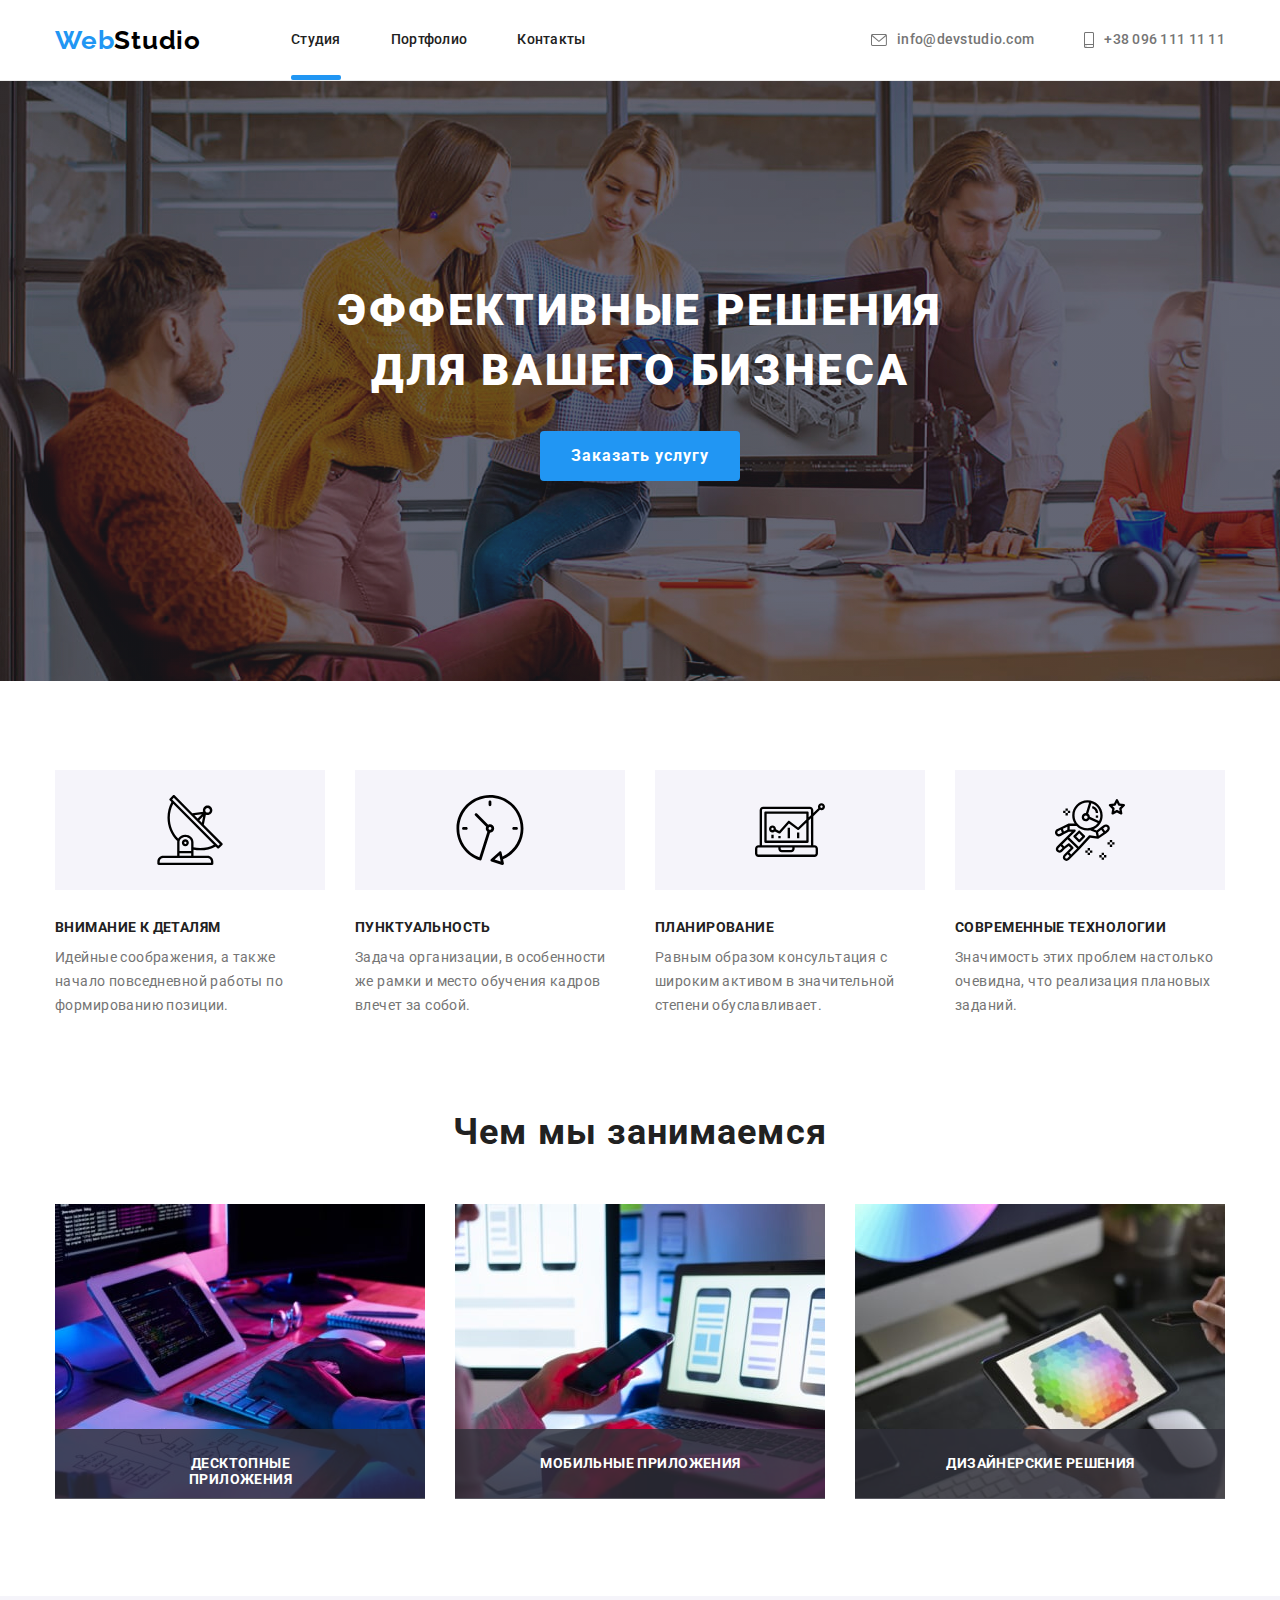
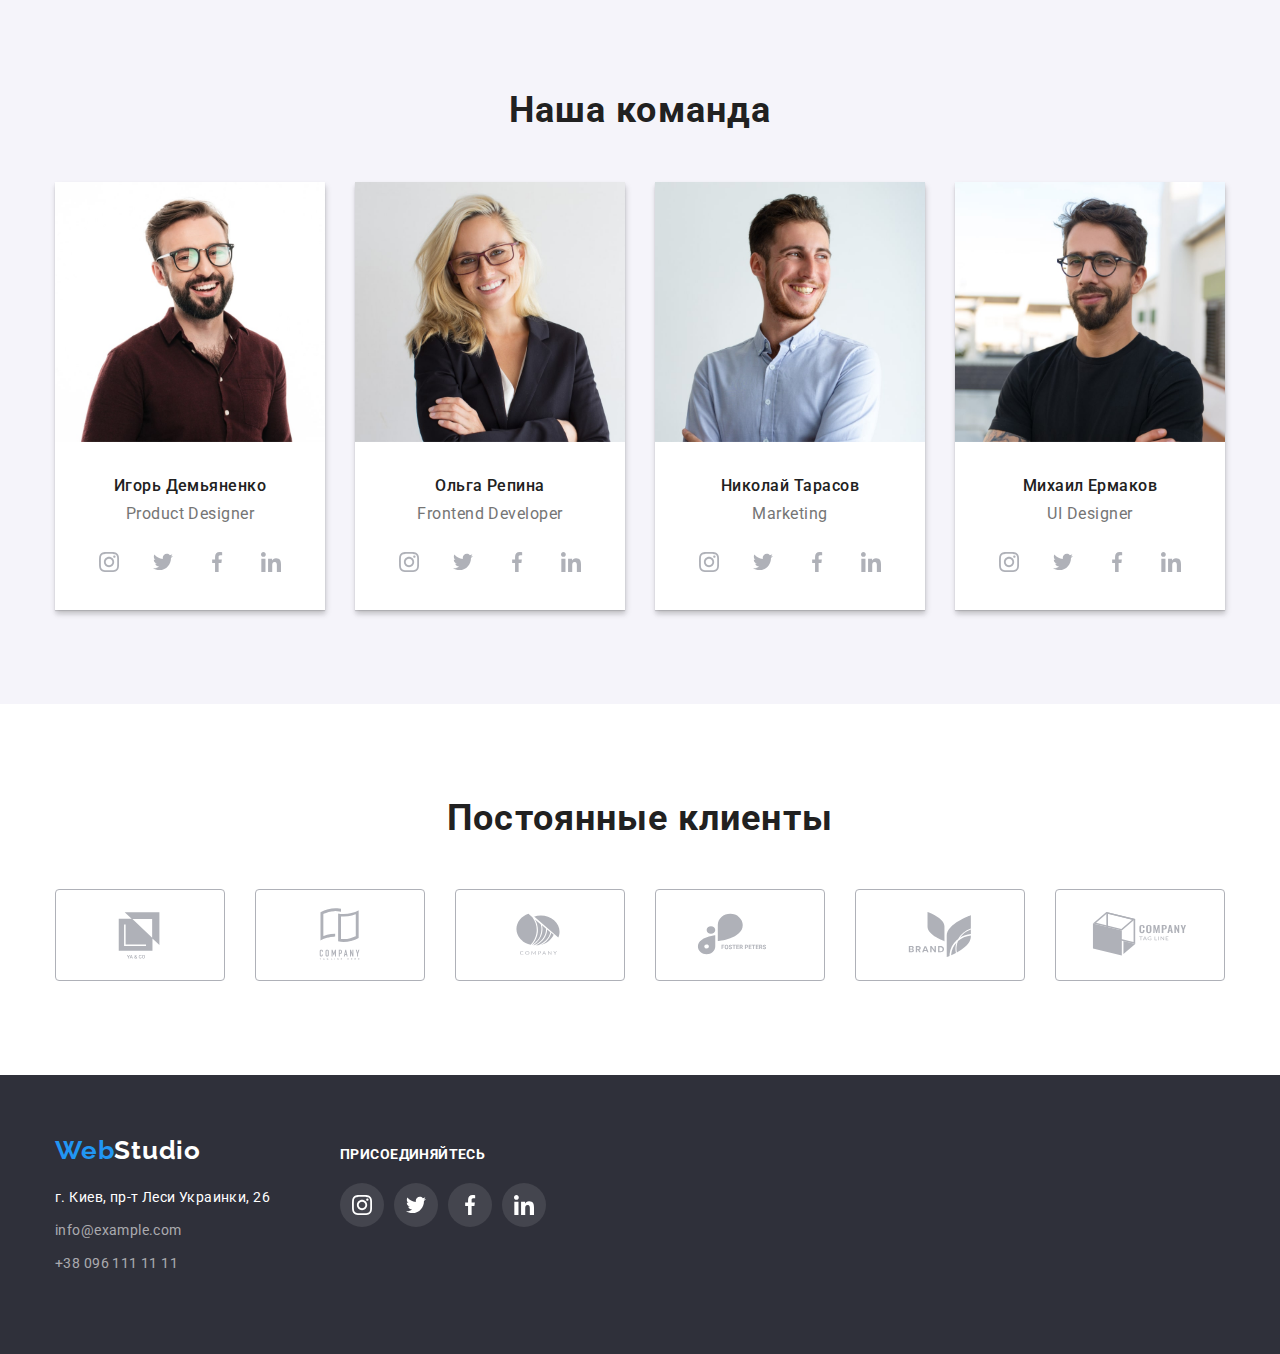
==== index.html @ acd6bdc9 "Клонирование" ====
<!DOCTYPE html>
<html lang="ru">

<head>
    <link rel="stylesheet"
        href="https://cdnjs.cloudflare.com/ajax/libs/modern-normalize/1.1.0/modern-normalize.min.css">
    <meta charset="UTF-8">
    <meta http-equiv="X-UA-Compatible" content="IE=edge">
    <meta name="viewport" content="width=device-width, initial-scale=1.0">
    <title>Document</title>
    <link rel="preconnect" href="https://fonts.googleapis.com">
    <link rel="preconnect" href="https://fonts.gstatic.com" crossorigin>
    <link
        href="https://fonts.googleapis.com/css2?family=Raleway:wght@700&family=Roboto:wght@400;500;700;900&display=swap"
        rel="stylesheet">
    <link rel="stylesheet" href="./css/styles.css">
</head>

<body>
    <header class="page-header">
        <div class="container">
            <nav class="header-nav">
                <a class="page-logo-nav link" lang="en" href=""> Web<span class="page-logo-studio">Studio</span></a>
                <ul class="nav-links list">
                    <li class="header-list">
                        <a class="header-link link current" href="">Студия</a>
                    </li>
                    <li class="header-list">
                        <a class="header-link link" href="./portfolio.html">Портфолио</a>
                    </li>
                    <li class="header-list">
                        <a class="header-link link" href="">Контакты</a>
                    </li>
                </ul>
            </nav>
            <div class="header-contacts">
                <a class="header-contact link mail" href="mailto:info@devstudio.com">
                    <svg class="logo-icon" width="16" height="12">
                        <use href="./images/icons.svg#icon-envelope"></use>
                    </svg>
                    info@devstudio.com
                </a>
                <a class="header-contact link" href="tel:+380961111111">
                    <svg class="logo-tell" width="10" height="16">
                        <use href="./images/icons.svg#icon-smartphone"></use>
                    </svg>
                    +38 096 111 11 11
                </a>
            </div>
        </div>
    </header>
    <main>
        <section class="main-hero">
            <div class="container hero-container">
                <h1 class="main-title">Эффективные решения <br>
                    для вашего бизнеса</h1>
                <button data-modal-open class="main-button" type="button">Заказать услугу</button>
            </div>
        </section>
        <section class="main-first">
            <div class="container">
                <ul class="main-description-list list">
                    <li class="main-description-item">
                        <div class="icon-theme">
                            <svg class="icon-info" width="70" height="70">
                                <use href="./images/icons.svg#icon-antenna"></use>
                            </svg>
                        </div>
                        <h3 class="main-description-title">Внимание к деталям</h3>
                        <p class="main-description-paragraph">Идейные соображения, а также начало повседневной работы по
                            формированию позиции.</p>
                    </li>
                    <li class="main-description-item">
                        <div class="icon-theme">
                            <svg class="icon-info" width="70" height="70">
                                <use href="./images/icons.svg#icon-clock"></use>
                            </svg>
                        </div>
                        <h3 class="main-description-title">Пунктуальность</h3>
                        <p class="main-description-paragraph">Задача организации, в особенности же рамки и место
                            обучения
                            кадров влечет за собой.</p>
                    </li>
                    <li class="main-description-item">
                        <div class="icon-theme">
                            <svg class="icon-info" width="70" height="70">
                                <use href="./images/icons.svg#icon-diagram-1"></use>
                            </svg>
                        </div>
                        <h3 class="main-description-title">Планирование</h3>
                        <p class="main-description-paragraph">Равным образом консультация с широким активом в
                            значительной
                            степени обуславливает.</p>
                    </li>
                    <li class="main-description-item">
                        <div class="icon-theme">
                            <svg class="icon-info" width="70" height="70">
                                <use href="./images/icons.svg#icon-astronaut"></use>
                            </svg>
                        </div>
                        <h3 class="main-description-title">Современные технологии</h3>
                        <p class="main-description-paragraph">Значимость этих проблем настолько очевидна, что реализация
                            плановых заданий.</p>
                    </li>
                </ul>
            </div>
        </section>
        <section class="main-second">
            <div class="container main-works-container">
                <h2 class="main-works title">Чем мы занимаемся</h2>
                <ul class="photos-works list">
                    <li class="photos-works-item">
                        <img src="./images/box 1-min.jpg" alt="верстка" width="370" height="294">
                        <div class="works-item-overlay">
                            <p class="works-item-overlay-title">Десктопные приложения</p>
                        </div>
                    </li>
                    <li class="photos-works-item">
                        <img src="./images/box 2-min.jpg" alt="мобильное приложение" width="370" height="294">
                        <div class="works-item-overlay">
                            <p class="works-item-overlay-title">Мобильные приложения</p>
                        </div>
                    </li>
                    <li class="photos-works-item">
                        <img src="./images/box 3-min.jpg" alt="веб дизайн" width="370" height="294">
                        <div class="works-item-overlay">
                            <p class="works-item-overlay-title">Дизайнерские решения</p>
                        </div>
                    </li>
                </ul>
            </div>
        </section>
        <section class="main-third">
            <div class="container team-container">
                <h2 class="team title">Наша команда</h2>
                <ul class="team-list list">
                    <li class="team-list-item">
                        <img src="./images/img1-min.jpg" alt="Product Designer" width="270" height="260">
                        <div class="work-name">
                            <h3 class="team-item-name">Игорь Демьяненко</h3>
                            <p class="team-item-position" lang="en">Product Designer</p>
                        </div>
                        <div class="logo-icons">
                            <ul class="social-item list">
                                <li class="social-contacts">
                                    <a class="social-contacts-link link" href="">
                                        <svg class="icon" width="20" height="20">
                                            <use href="./images/icons.svg#icon-instagram"></use>
                                        </svg>
                                    </a>
                                </li>
                                <li class="social-contacts">
                                    <a class="social-contacts-link link" href="">
                                        <svg class="icon" width="20" height="20">
                                            <use href="./images/icons.svg#icon-twitter"></use>
                                        </svg>
                                    </a>
                                </li>
                                <li class="social-contacts">
                                    <a class="social-contacts-link link" href="">
                                        <svg class="icon" width="20" height="20">
                                            <use href="./images/icons.svg#icon-facebook"></use>
                                        </svg>
                                    </a>
                                </li>
                                <li class="social-contacts">
                                    <a class="social-contacts-link link" href="">
                                        <svg class="icon" width="20" height="20">
                                            <use href="./images/icons.svg#icon-linkedin"></use>
                                        </svg>
                                    </a>
                                </li>
                            </ul>
                        </div>
                    </li>

                    <li class="team-list-item">
                        <img src="./images/img2-min.jpg" alt="Frontend Developer" width="270" height="260">
                        <div class="work-name">
                            <h3 class="team-item-name">Ольга Репина</h3>
                            <p class="team-item-position" lang="en">Frontend Developer</p>
                        </div>
                        <div class="logo-icons">
                            <ul class="social-item list">
                                <li class="social-contacts">
                                    <a href="" class="social-contacts-link link">
                                        <svg class="icon" width="20" height="20">
                                            <use href="./images/icons.svg#icon-instagram"></use>
                                        </svg>
                                    </a>
                                </li>
                                <li class="social-contacts">
                                    <a href="" class="social-contacts-link link">
                                        <svg class="icon" width="20" height="20">
                                            <use href="./images/icons.svg#icon-twitter"></use>
                                        </svg>
                                    </a>
                                </li>
                                <li class="social-contacts">
                                    <a href="" class="social-contacts-link link">
                                        <svg class="icon" width="20" height="20">
                                            <use href="./images/icons.svg#icon-facebook"></use>
                                        </svg>
                                    </a>
                                </li>
                                <li class="social-contacts">
                                    <a href="" class="social-contacts-link link">
                                        <svg class="icon" width="20" height="20">
                                            <use href="./images/icons.svg#icon-linkedin"></use>
                                        </svg>
                                    </a>
                                </li>
                            </ul>
                        </div>
                    </li>
                    <li class="team-list-item">
                        <img src="./images/img3-min.jpg" alt="Marketing" width="270" height="260">
                        <div class="work-name">
                            <h3 class="team-item-name">Николай Тарасов</h3>
                            <p class="team-item-position" lang="en">Marketing</p>
                        </div>
                        <div class="logo-icons">
                            <ul class="social-item list">
                                <li class="social-contacts">
                                    <a href="" class="social-contacts-link link">
                                        <svg class="icon" width="20" height="20">
                                            <use href="./images/icons.svg#icon-instagram"></use>
                                        </svg>
                                    </a>
                                </li>
                                <li class="social-contacts">
                                    <a href="" class="social-contacts-link link">
                                        <svg class="icon" width="20" height="20">
                                            <use href="./images/icons.svg#icon-twitter"></use>
                                        </svg>
                                    </a>
                                </li>
                                <li class="social-contacts">
                                    <a href="" class="social-contacts-link link">
                                        <svg class="icon" width="20" height="20">
                                            <use href="./images/icons.svg#icon-facebook"></use>
                                        </svg>
                                    </a>
                                </li>
                                <li class="social-contacts">
                                    <a href="" class="social-contacts-link link">
                                        <svg class="icon" width="20" height="20">
                                            <use href="./images/icons.svg#icon-linkedin"></use>
                                        </svg>
                                    </a>
                                </li>
                            </ul>
                        </div>
                    </li>
                    <li class="team-list-item">
                        <img src="./images/img4-min.jpg" alt="UI Designer" width="270" height="260">
                        <div class="work-name">
                            <h3 class="team-item-name">Михаил Ермаков</h3>
                            <p class="team-item-position" lang="en">UI Designer</p>
                        </div>
                        <div class="logo-icons">
                            <ul class="social-item list">
                                <li class="social-contacts">
                                    <a href="" class="social-contacts-link link">
                                        <svg class="icon" width="20" height="20">
                                            <use href="./images/icons.svg#icon-instagram"></use>
                                        </svg>
                                    </a>
                                </li>
                                <li class="social-contacts">
                                    <a href="" class="social-contacts-link link">
                                        <svg class="icon" width="20" height="20">
                                            <use href="./images/icons.svg#icon-twitter"></use>
                                        </svg>
                                    </a>
                                </li>
                                <li class="social-contacts">
                                    <a href="" class="social-contacts-link link">
                                        <svg class="icon" width="20" height="20">
                                            <use href="./images/icons.svg#icon-facebook"></use>
                                        </svg>
                                    </a>
                                </li>
                                <li class="social-contacts">
                                    <a href="" class="social-contacts-link link">
                                        <svg class="icon" width="20" height="20">
                                            <use href="./images/icons.svg#icon-linkedin"></use>
                                        </svg>
                                    </a>
                                </li>
                            </ul>
                        </div>
                    </li>
                </ul>
            </div>
        </section>
        <section class="constant-clients">
            <div class="container">
                <h2 class="tittle-section-clients title">Постоянные клиенты</h2>
                <ul class="clients-list list">
                    <li class="constant-clients-li">
                        <a href="" class="constant-clients-link link">
                            <svg width="106" height="60">
                                <use href="./images/icons.svg#icon-Logo"></use>
                            </svg>
                        </a>
                    </li>
                    <li class="constant-clients-li">
                        <a class="constant-clients-link link" href="">
                            <svg width="106" height="60">
                                <use href="./images/icons.svg#icon-Logo1"></use>
                            </svg>
                        </a>
                    </li>
                    <li class="constant-clients-li">
                        <a class="constant-clients-link link" href="">
                            <svg width="106" height="60">
                                <use href="./images/icons.svg#icon-Logo2"></use>
                            </svg>
                        </a>
                    </li>
                    <li class="constant-clients-li">
                        <a class="constant-clients-link link" href="">
                            <svg width="106" height="60">
                                <use href="./images/icons.svg#icon-Logo3"></use>
                            </svg>
                        </a>
                    </li>
                    <li class="constant-clients-li">
                        <a class="constant-clients-link link" href="">
                            <svg width="106" height="60">
                                <use href="./images/icons.svg#icon-Logo4"></use>
                            </svg>
                        </a>
                    </li>
                    <li class="constant-clients-li">
                        <a class="constant-clients-link link" href="">
                            <svg width="106" height="60">
                                <use href="./images/icons.svg#icon-Logo5"></use>
                            </svg>
                        </a>
                    </li>
                </ul>
             </div>
        </section>
    </main>
    <footer class="footer-page">
        <div class="container footer">
            <div class="footer-contact">
            <a class="footer-page-logo link" lang="en" href="">Web<span
                    class="footer-page-logo-studio link">Studio</span></a>
            <address class="coordinates">
                <ul class="footer-list list">
                    <li class="footer-item">
                        <a class="footer-adress link" href="https://goo.gl/maps/NfeXmL5JivvQEDG79" target="_blank"
                            rel="noopener noreferrer">г. Киев, пр-т Леси Украинки, 26</a>
                    </li>
                    <li>
                        <a class="footer-contact link" href="mailto:info@example.com">info@example.com</a>
                    </li>
                    <li>
                        <a class="footer-contact link" href="tel:+380961111111">+38 096 111 11 11</a>
                    </li>
                </ul>
            </address>
       </div>
            <div class="footer-social-contact">
                <h2 class="footer-title-additional">присоединяйтесь</h2>
                
             <ul class="footer-social-list list">
                 <li class="footer-social-item">
                    <a class="footer-social-link link" href="">
                    <svg class="footer-icon" width="20" height="20">
                         <use href="./images/icons.svg#icon-instagram"></use>
                     </svg>
                   </a>  
                 </li>
                <li class="footer-social-item">
                    <a class="footer-social-link link" href="">
                    <svg class="footer-icon" width="20" height="20">
                        <use href="./images/icons.svg#icon-twitter"></use>
                    </svg>
                    </a>
                </li>
                <li class="footer-social-item">
                    <a class="footer-social-link link" href="">
                    <svg class="footer-icon" width="20" height="20">
                        <use href="./images/icons.svg#icon-facebook"></use>
                    </svg>
                    </a>
                </li>
                <li class="footer-social-item">
                    <a class="footer-social-link link" href="">
                    <svg class="footer-icon" width="20" height="20">
                        <use href="./images/icons.svg#icon-linkedin"></use>
                    </svg>
                    </a>
                </li>
             </ul>
           </div>
        </div>
    </footer>
    <div class="backdrop is-hidden" data-modal>
        <div class="modal">
            <button class="modal-button" data-modal-close>
                <svg class="modal-icon" width="18" height="18">
                    <use href="./cross.svg#icon-close-black-18dp-2-1-1"></use>
                </svg>
            </button>
        </div>
    </div>
    <script src="./modal.js"></script>
</body>

</html>
---- css/styles.css ----
:root {
  --main-color: #212121;
  --secondary-color: #757575;
  --accent-color: #2196f3;
  --logo-color: #000000;
  --adress-color: #ffffff;
  --footer-contacts-color: #rgba(255, 255, 255, 0.6);
  --transition: 250ms cubic-bezier(0.4, 0, 0.2, 1);
}
body {
  font-family: "Roboto", sans-serif;
}
p,
h1,
h2,
h3,
h4,
h5 {
  margin-top: 0;
  margin-bottom: 0;
}
ul {
  margin-top: 0;
  margin-bottom: 0;
  padding-left: 0;
}
.list {
  list-style: none;
}
.link {
  text-decoration: none;
}
.container {
  width: 1200px;
  padding-left: 15px;
  padding-right: 15px;
  margin: 0 auto;
}
.title {
  font-weight: 700;
  font-size: 36px;
  line-height: 1.16;
  text-align: center;
  letter-spacing: 0.03em;
  color: var(--main-color);
}

/* -------------------------Header----------------------*/
.page-header {
  border-bottom: 1px solid #ececec;
}
.page-logo-nav {
  font-family: Raleway;
  font-style: normal;
  font-weight: bold;
  font-size: 26px;
  line-height: 1.19;
  letter-spacing: 0.03em;
  color: #2196f3;
  margin-right: 90px;
}
.page-logo-studio {
  color: var(--logo-color);
}
.nav-links {
  display: flex;
}

.header-nav {
  display: flex;
  align-items: center;
}
.page-header .container {
  display: flex;
  align-items: center;
}
.header-link {
  display: block;
  font-weight: 500;
  font-size: 14px;
  line-height: 1.14;
  letter-spacing: 0.02em;
  color: var(--main-color);
  padding-top: 32px;
  padding-bottom: 32px;
  position: relative;
  transition: color 250ms cubic-bezier(0.4, 0, 0.2, 1);
}
.header-link:hover,
.header-link:focus {
  color: var(--accent-color);
}
.header-list:not(:last-child) {
  margin-right: 50px;
}
.header-link.current::after {
  content: "";
  display: block;
  width: 100%;
  height: 5px;
  background-color: #2196f3;
  border-radius: 2px;
  position: absolute;
  left: 0;
  bottom: 0;

  transition: 250ms cubic-bezier(0.4, 0, 0.2, 1);
}
.header-link:hover::after {
  opacity: 1;
}
.header-contact {
  display: flex;
  font-weight: 500;
  font-size: 14px;
  line-height: 1.14;
  letter-spacing: 0.02em;
  color: var(--secondary-color);
  padding-top: 32px;
  padding-bottom: 32px;
  align-items: center;
  transition: color 250ms cubic-bezier(0.4, 0, 0.2, 1);
}
.header-contact:hover,
.header-contact:focus {
  color: var(--accent-color);
}
.mail {
  margin-right: 50px;
}
.header-contacts {
  margin-left: auto;
  align-items: center;
  display: flex;
}
.logo-icon {
  fill: currentColor;
  margin-right: 10px;
}
.logo-tell {
  fill: currentColor;
  margin-right: 10px;
}
/*----------------------Portfolio list--------------------*/
.portfolio {
  padding-top: 94px;
  padding-bottom: 94px;
}

.filters {
  display: flex;
  margin-bottom: 50px;
  justify-content: center;
}
.filter-button {
  font-family: Roboto;
  font-style: normal;
  font-weight: 500;
  font-size: 16px;
  line-height: 1.62;
  text-align: center;
  letter-spacing: 0.03em;
  color: var(--main-color);
  padding: 6px 22px 6px 22px;
  transition: box-shadow 250ms cubic-bezier(0.4, 0, 0.2, 1),
    color 250ms cubic-bezier(0.4, 0, 0.2, 1),
    background-color 250ms cubic-bezier(0.4, 0, 0.2, 1);
}
.projects {
  padding: 20px 24px;
}

.filter-item:not(:last-child) {
  margin-right: 8px;
}
.filter-button {
  border: none;
  border-radius: 4px;
}
.filter-button:hover {
  box-shadow: 0px 3px 1px rgba(0, 0, 0, 0.1), 0px 1px 2px rgba(0, 0, 0, 0.08),
    0px 2px 2px rgba(0, 0, 0, 0.12);
}
.filter-button:hover,
.filter-button:focus {
  color: #ffffff;
  background-color: var(--accent-color);
}
.filter-button {
  cursor: pointer;
}
.portfolio-list {
  display: flex;
  flex-wrap: wrap;
}
.portfolio-link {
  max-width: 100%;
}
.portfolio-item {
  width: 370px;
  margin-right: 30px;
  margin-bottom: 30px;
  border-right: 1px solid #eeeeee;
  border-bottom: 1px solid #eeeeee;
  border-left: 1px solid #eeeeee;
  display: block;
}
.portfolio-item:nth-child(3n) {
  margin-right: 0;
}
.portfolio-link {
  display: block;
  transition: 250ms cubic-bezier(0.4, 0, 0.2, 1);
}
.portfolio-link:hover,
.portfolio-link:focus {
  box-shadow: 0px 1px 1px rgba(0, 0, 0, 0.12), 0px 4px 4px rgba(0, 0, 0, 0.06),
    1px 4px 6px rgba(0, 0, 0, 0.16);
  cursor: pointer;
}
.portfolio-title {
  font-weight: 700;
  font-size: 18px;
  line-height: 2;
  letter-spacing: 0.06em;
  color: var(--main-color);
  margin-bottom: 4px;
}
.portfolio-paragraph {
  font-weight: normal;
  font-size: 16px;
  line-height: 1.87;
  letter-spacing: 0.03em;
  color: var(--secondary-color);
}
.thumb {
  position: relative;
  overflow: hidden;
}
.hover-overlay {
  position: absolute;

  top: 0;
  right: 0;
  background-color: rgba(33, 150, 243, 0.9);
  width: 100%;
  height: 100%;
  align-items: center;
  padding: 63px 24px 63px 24px;
  transform: translateY(100%);
  transition: transform 250ms cubic-bezier(0.4, 0, 0.2, 1);
}
.thumb:hover .hover-overlay {
  transform: translateY(0);
}
.text-hover-overlay {
  color: rgba(255, 255, 255, 1);
  font-family: Roboto;
  font-style: regular;
  font-size: 18px;
  line-height: 1, 5;
  letter-spacing: 0, 03em;
  vertical-align: top;
}
/*--------------------------Main--------------------------*/

.main-hero {
  background-color: #2f303a;
  background-image: linear-gradient(
      rgba(47, 48, 58, 0.4),
      rgba(47, 48, 58, 0.4)
    ),
    url("../images/Img5.jpg");
  text-align: center;
  margin: 0 auto;
  padding-top: 200px;
  padding-bottom: 200px;
  height: 600px;
  max-width: 1600px;
}

.main-title {
  font-weight: 900;
  font-size: 44px;
  line-height: 1.36;
  letter-spacing: 0.06em;
  text-transform: uppercase;
  color: #ffffff;
  margin-bottom: 30px;
  text-align: center;
  margin-right: 0;
  margin-left: 0;
}
.main-button {
  display: inline-block;
  width: 200px;
  height: 50px;
  font-weight: bold;
  font-size: 16px;
  line-height: 1.87;
  text-align: center;
  letter-spacing: 0.06em;
  color: #ffffff;
  background-color: var(--accent-color);
  border-radius: 4px;
  border: none;
}
.main-button {
  cursor: pointer;
}
.main-description-list {
  display: flex;
  align-items: center;
  padding-top: 89px;
  padding-bottom: 94px;
}
.main-description-item {
  margin-right: 30px;
}

.main-description-title {
  font-family: Roboto;
  font-style: normal;
  font-weight: 700;
  font-size: 14px;
  line-height: 1.14;
  letter-spacing: 0.03em;
  text-transform: uppercase;
  color: var(--main-color);
  margin-bottom: 10px;
}
.photos-works {
  display: flex;
  align-items: center;
}
.photos-works-item {
  position: relative;
}
.works-item-overlay {
  position: absolute;
  width: 100%;
  height: 70px;
  bottom: 3px;
  background-color: rgba(47, 48, 58, 0.8);
}
.works-item-overlay-title {
  padding: 27px 82px 27px 83px;
  color: rgba(255, 255, 255, 1);
  font-family: Roboto;
  font-weight: 700;
  font-style: normal;
  font-size: 14px;
  line-height: 1.14;
  letter-spacing: 0.03em;
  text-transform: uppercase;
  text-align: center;
}
.main-second {
  padding-bottom: 94px;
}
.main-works-container .photos-works-item:not(:last-child) {
  margin-right: 30px;
}
.logo-antenna {
  fill: #212121;
}
.icon-theme {
  display: flex;
  justify-content: center;
  align-items: center;
  width: 270px;
  height: 120px;
  background: #f5f4fa;
  margin-bottom: 30px;
}
.icon-info {
  border-radius: 4px;
}
.main-works {
  margin-bottom: 50px;
}
.logo-icons {
  width: 206px;
  height: 44px;
  margin: 0px 32px 30px 32px;
  align-items: center;
}

.social-contacts-link:hover,
.social-contacts-link:focus {
  fill: #ffffff;
  background-color: #2196f3;
}
.social-contacts-link {
  width: 44px;
  height: 44px;
  fill: #afb1b8;
  background-color: #ffff;
  display: flex;
  align-items: center;
  justify-content: center;
  border-radius: 50%;
  transition: fill 250ms cubic-bezier(0.4, 0, 0.2, 1),
    background-color 250ms cubic-bezier(0.4, 0, 0.2, 1);
}
.social-contacts:not(:last-child) {
  margin-right: 10px;
}
.social-item {
  display: flex;
}

.work-name {
  padding-top: 30px;
  padding-bottom: 16px;
}
.main-description-paragraph {
  font-weight: normal;
  font-size: 14px;
  line-height: 1.71;
  letter-spacing: 0.03em;
  color: var(--secondary-color);
}
.team-list {
  display: flex;
  align-items: center;
}

.team {
  margin-bottom: 50px;
}
.main-third {
  padding-top: 94px;
  padding-bottom: 94px;
  background-color: #f5f4fa;
}

.team-list-item:not(:last-child) {
  margin-right: 30px;
}
.team-list-item {
  width: 270px;
  height: 428px;
  background-color: #fff;
  box-shadow: 0px 1px 1px rgba(0, 0, 0, 0.12), 0px 4px 4px rgba(0, 0, 0, 0.06),
    1px 4px 6px rgba(0, 0, 0, 0.16);
}
.team-item-name {
  font-weight: 500;
  font-size: 16px;
  line-height: 19px;
  text-align: center;
  letter-spacing: 0.03em;
  color: var(--main-color);
  padding-bottom: 10px;
}
.team-item-position {
  font-weight: normal;
  font-size: 16px;
  line-height: 1.18;
  text-align: center;
  letter-spacing: 0.03em;
  color: var(--secondary-color);
}
.tittle-section-clients {
  margin-bottom: 50px;
}

.constant-clients {
  padding-top: 94px;
  padding-bottom: 94px;
}

.constant-clients-link {
  width: 170px;
  height: 92px;
  display: flex;
  align-items: center;
  justify-content: center;

  border: 1px solid #afb1b8;
  box-sizing: border-box;
  border-radius: 4px;
  background-color: #ffffff;
  fill: #afb1b8;
  transition: fill 250ms cubic-bezier(0.4, 0, 0.2, 1),
    border 250ms cubic-bezier(0.4, 0, 0.2, 1);
}
.constant-clients-link:hover,
.constant-clients-link:focus {
  fill: #2196f3;
  border: 1px solid #2196f3;
}
.clients-list {
  display: flex;
  align-items: center;
}

.constant-clients-li:not(:last-child) {
  margin-right: 30px;
}
.constant-clients-li {
  height: 92px;
}
/*----------------------------Footer--------------------------*/
.footer-page {
  background-color: #2f303a;
  padding-top: 60px;
  padding-bottom: 60px;
}

.footer-page-logo {
  display: block;
  font-family: Raleway;
  font-style: normal;
  font-weight: bold;
  font-size: 26px;
  line-height: 1.19;
  letter-spacing: 0.03em;
  color: #2196f3;
  margin-right: auto;
  margin-bottom: 20px;
}

.footer-page-logo-studio {
  font-family: Raleway;
  font-style: normal;
  font-weight: 700;
  font-size: 26px;
  line-height: 1.19;
  letter-spacing: 0.03em;
  color: #ffffff;
}
.footer-adress {
  display: block;
  font-style: normal;
  font-weight: normal;
  font-size: 14px;
  line-height: 1.71;
  letter-spacing: 0.03em;
  color: var(--adress-color);
  margin-bottom: 9px;
  transition: color 250ms cubic-bezier(0.4, 0, 0.2, 1);
}
.footer-contact {
  display: block;
  font-style: normal;
  font-weight: normal;
  font-size: 14px;
  line-height: 1.71;
  letter-spacing: 0.03em;
  color: rgba(255, 255, 255, 0.6);
  margin-bottom: 9px;
  transition: color 250ms cubic-bezier(0.4, 0, 0.2, 1);
}
.footer-contact:hover,
.footer-contact:focus {
  color: var(--accent-color);
}
.footer-adress:hover,
.footer-adress:focus {
  color: var(--accent-color);
}
.footer-social-contact {
  width: 206px;
  margin: 0 auto;
}

.footer {
  display: flex;
  align-items: baseline;
}
.footer-icon {
}
.footer-social-link:hover,
.footer-social-link:focus {
  background-color: #2196f3;
}
.footer-title-additional {
  font-family: Roboto;
  font-style: normal;
  font-weight: 700;
  font-size: 14px;
  line-height: 1.14;
  letter-spacing: 0.03em;
  text-transform: uppercase;
  margin-bottom: 20px;
  color: #fff;
}
.footer-social-item {
}
.footer-social-list {
  display: flex;
  align-items: center;
  margin: 0 auto;
}
.footer-social-link {
  fill: #fff;
  background-color: #44454e;
  border-radius: 50%;
  width: 44px;
  height: 44px;
  display: flex;
  align-items: center;
  justify-content: center;
  transition: background-color 250ms cubic-bezier(0.4, 0, 0.2, 1);
}

.footer-social-item:not(:last-child) {
  margin-right: 10px;
}

.footer-social-contact {
  margin-left: 70px;
}
.backdrop {
  position: fixed;
  top: 50%;
  left: 50%;
  transform: translate(-50%, -50%);
  width: 1600px;
  height: 1024px;
  background-color: rgba(0, 0, 0, 0.2);
}
.backdrop.is-hidden {
  opacity: 0;
  pointer-events: none;
}
.modal {
  position: absolute;
  top: 50%;
  left: 50%;
  transform: translate(-50%, -50%);
  background-color: rgba(255, 255, 255, 1);
  width: 528px;
  height: 521px;
}
.modal-button {
  width: 30px;
  height: 30px;
  border-radius: 50%;
  border: 1px solid #afb1b8;
  background-color: rgba(255, 255, 255, 1);
  position: absolute;
  top: 8px;
  right: 8px;
  display: flex;
  align-items: center;
  justify-content: center;
}
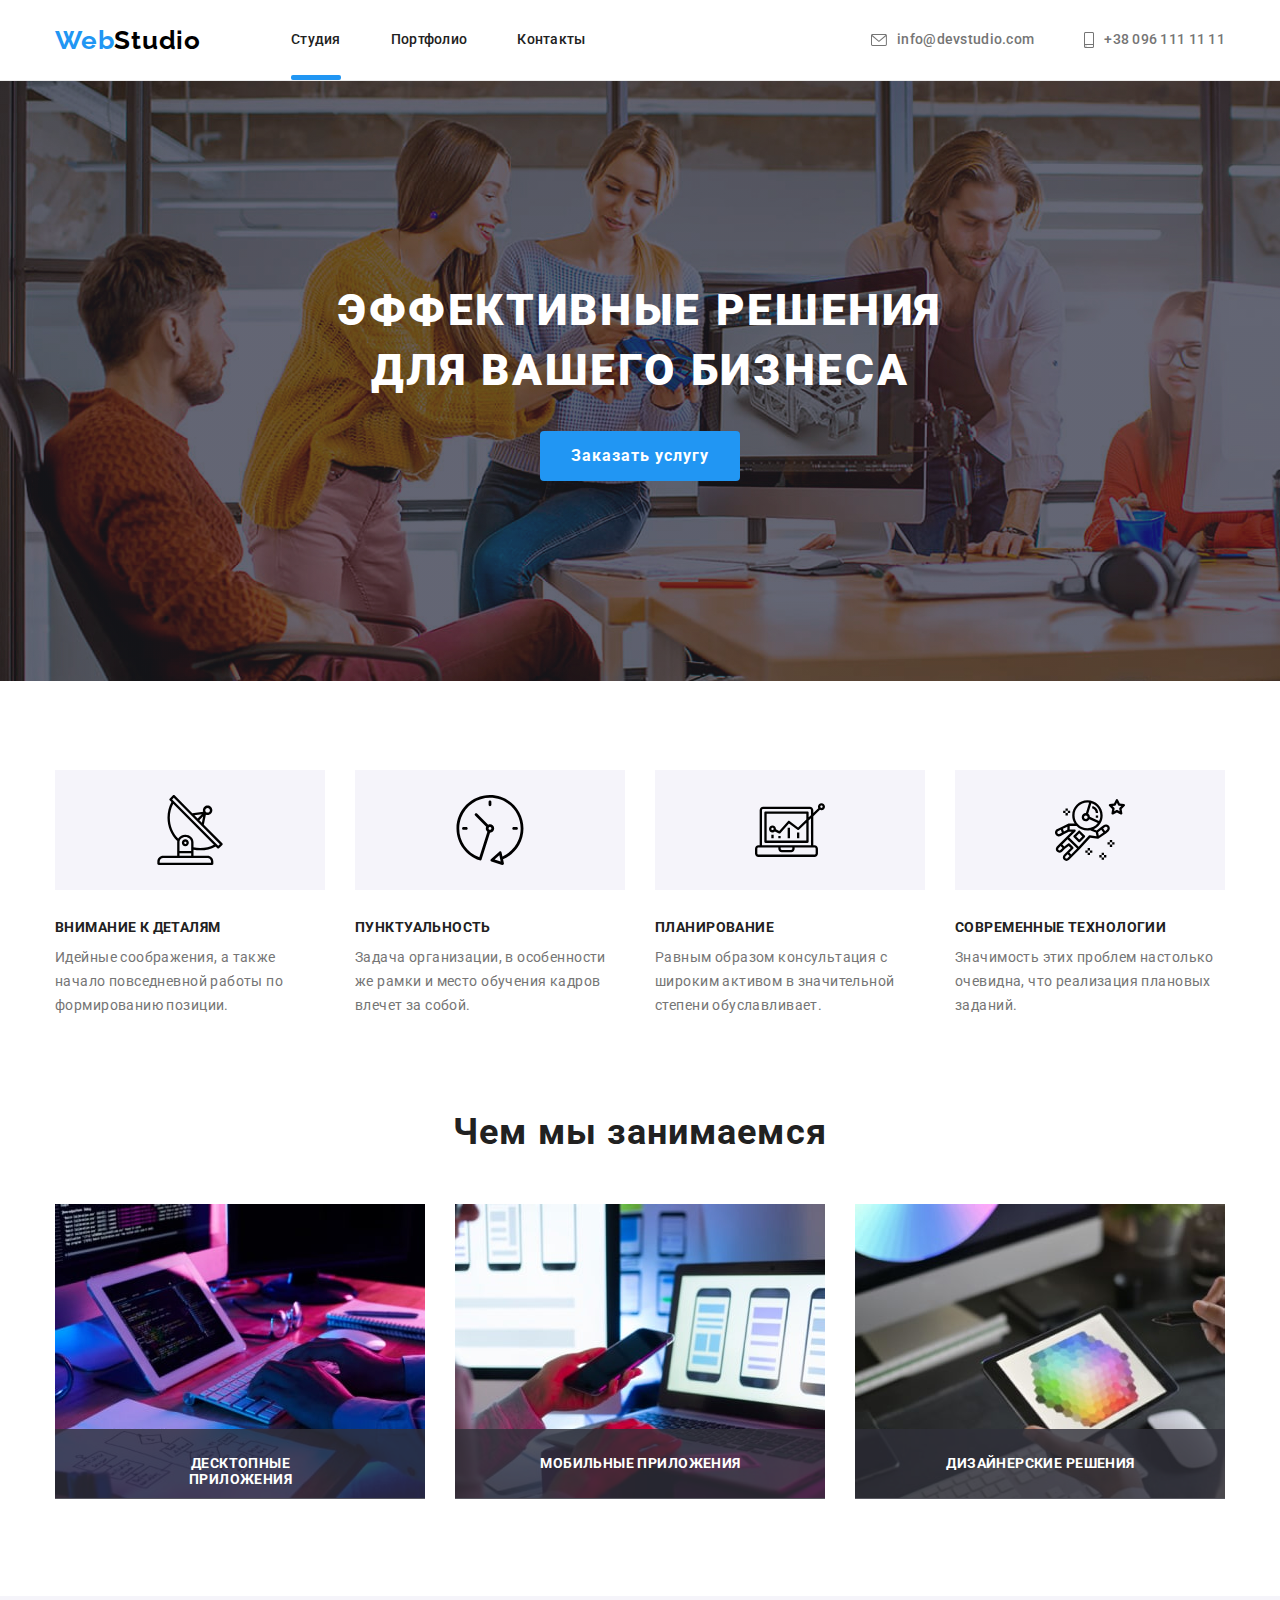
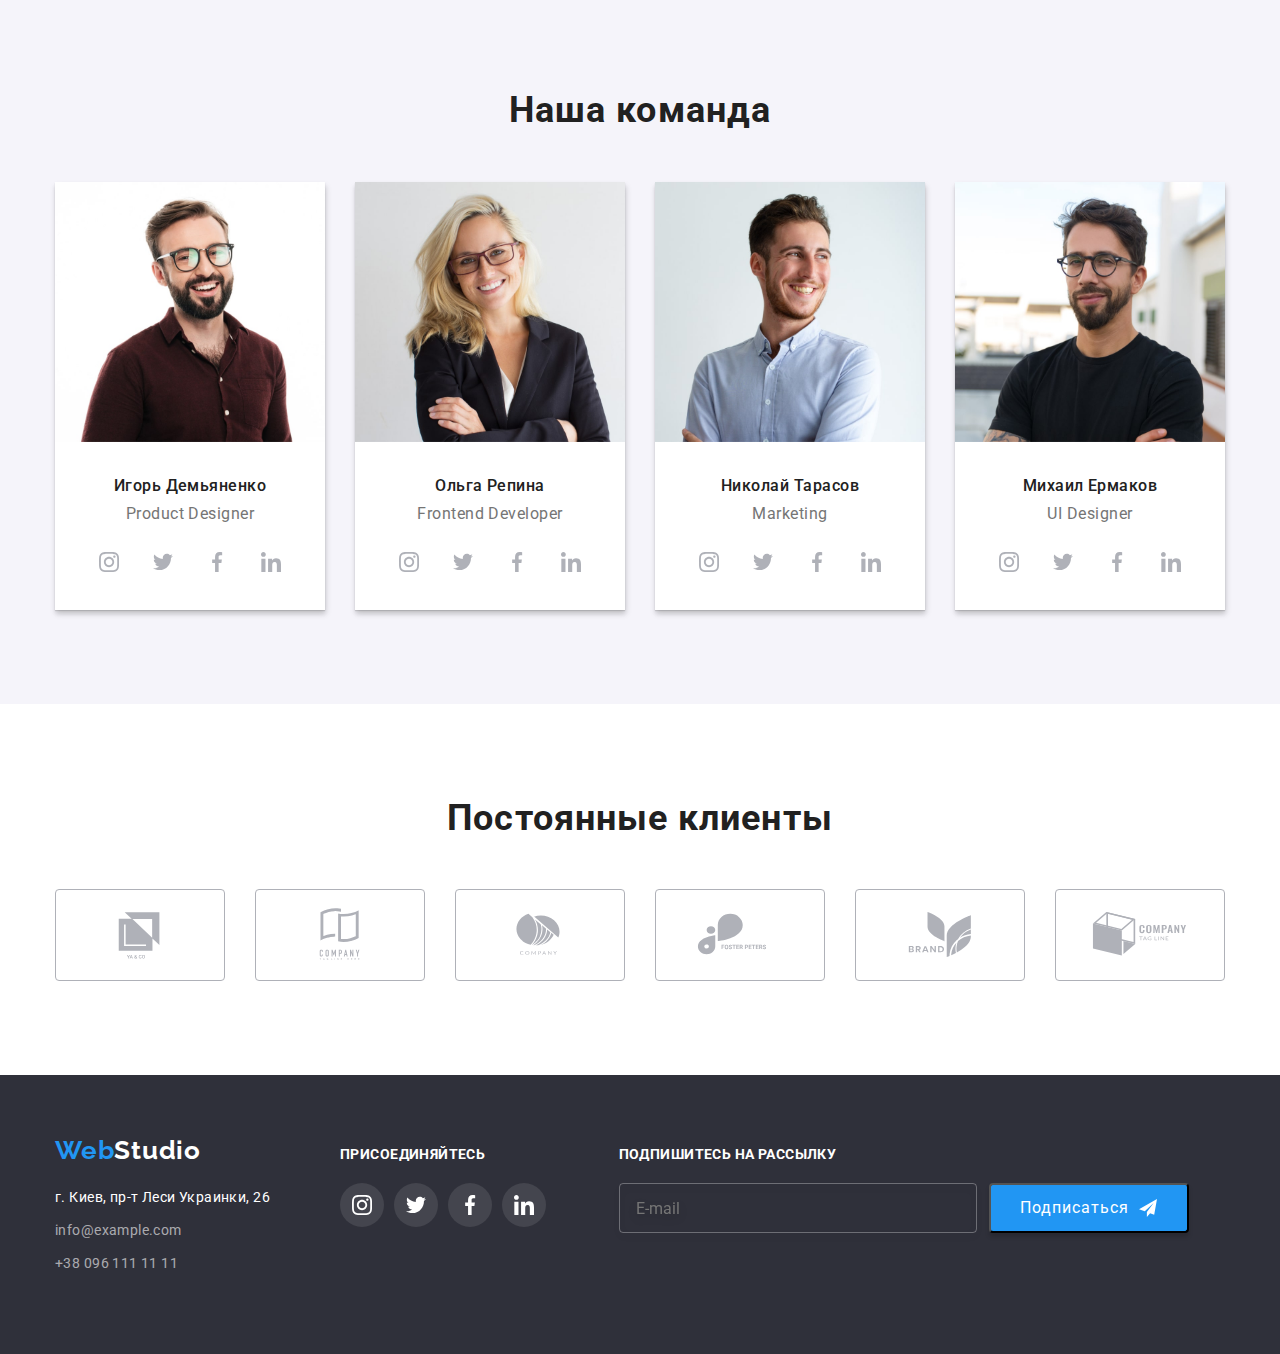
==== commit 8fdf6e87: "Модалка, чекбокс" ====
--- a/index.html
+++ b/index.html
@@ -398,15 +398,74 @@
                 </li>
              </ul>
            </div>
+           <div class="footer-email-input">
+            <h2 class="title-email">Подпишитесь на рассылку</h2>
+            <form action="#" class="email-input-text">
+                <input type="text" name="user-email-input" class="footer-modal-input" placeholder="E-mail"/>
+                <button type="submit" class="button-email-input">Подписаться <svg class="button-email-icon" width="18" height="18">
+                    <use href="./cross.svg#icon-icon-send"></use> 
+                </svg>
+                 
+            </button>
+            </form>
+           
         </div>
     </footer>
     <div class="backdrop is-hidden" data-modal>
         <div class="modal">
-            <button class="modal-button" data-modal-close>
+            <button type="button" class="modal-button" data-modal-close>
                 <svg class="modal-icon" width="18" height="18">
                     <use href="./cross.svg#icon-close-black-18dp-2-1-1"></use>
                 </svg>
             </button>
+            <p class="modal-title">Оставьте свои данные, мы вам перезвоним</p>
+            
+            <form action="#" class="modal-form">
+
+                <div class="modal-form-field">
+                <label for="user-name" class="modal-input-text">Имя</label>
+
+                  <div class="modal-input-wrap">  
+                <input type="text" min-length="2" name="user-name" class="modal-input" required placeholder=""
+                id="user-name"/>
+            <svg class="name-icon-modal" width="18" height="18">
+            <use href="./cross.svg#icon-person-black"></use>
+            </svg>
+            </div>
+            </div>
+
+        <div class="modal-form-field">
+            <label for ="user-tel" class="modal-input-text">Телефон</label>
+            <div class="modal-input-wrap">
+                <input type="text" name="user-tel" class="modal-input" required  placeholder="" id="user-tel"/>
+                <svg class="name-icon-modal" width="18" height="18">
+                    <use href="./cross.svg#icon-phone-black"></use>
+                </svg>
+                </div>
+                </div>
+
+                <div class="modal-form-field">
+                <label for="user-email" class="modal-input-text">Почта</label>
+                <div class="modal-input-wrap">
+                <input type="text" name="user-email" class="modal-input" required placeholder="" id="user-email"/>
+            <svg class="name-icon-modal" width="18" height="18">
+                <use href="./cross.svg#icon-email-black"></use>
+            </svg>
+            </div>
+            </div>
+
+               <div class="modal-form-field">
+                   <label for="user-comment" class="modal-input-text">Комментарий</label>
+                <textarea name="user-comment" id="user-comment" class="modal-user-comment" placeholder="Введите текст"></textarea>
+               </div>
+
+               <div class="modal-form-field">
+                   <input type="checkbox" name="policy" id="modal-check" class="modal-check"/>
+                   <label for="modal-check" class="modal-check-text">Соглашаюсь с рассылкой и принимаю <a class="form-link" href="">Условия договора</a></label>
+               </div>
+
+               <button type="submit" class="modal-btn">Отправить </button>
+            </form>
         </div>
     </div>
     <script src="./modal.js"></script>
--- a/css/styles.css
+++ b/css/styles.css
@@ -276,7 +276,7 @@
   padding-top: 200px;
   padding-bottom: 200px;
   height: 600px;
-  max-width: 1600px;
+  max-width: 100%;
 }
 
 .main-title {
@@ -633,7 +633,7 @@
   transform: translate(-50%, -50%);
   background-color: rgba(255, 255, 255, 1);
   width: 528px;
-  height: 521px;
+  height: 581px;
 }
 .modal-button {
   width: 30px;
@@ -648,3 +648,165 @@
   align-items: center;
   justify-content: center;
 }
+
+.modal {
+  padding: 40px;
+}
+
+.modal-title {
+  font-weight: bold;
+  font-size: 20px;
+  line-height: 1.13;
+  text-align: center;
+  letter-spacing: 0.03em;
+  color: var(--main-color);
+  margin-bottom: 15px;
+}
+
+.modal-form-field {
+  margin-bottom: 10px;
+}
+.name-icon-modal {
+  position: absolute;
+  top: 50%;
+  transform: translateY(-50%);
+  left: 12px;
+  transition: fill 250ms cubic-bezier(0.4, 0, 0.2, 1);
+}
+
+.modal-input {
+  width: 100%;
+  height: 40px;
+  border: 1px solid rgba(33, 33, 33, 0.2);
+  box-sizing: border-box;
+  border-radius: 4px;
+  padding-left: 42px;
+  outline: none;
+  background-color: transparent;
+  transition: border-color 250ms cubic-bezier(0.4, 0, 0.2, 1);
+}
+
+.modal-input:focus {
+  border-color: var(--accent-color);
+}
+
+.modal-input:focus + .name-icon-modal {
+  fill: var(--accent-color);
+}
+.modal-input::placeholder .modal-user-comment::placeholder {
+  font-size: 14px;
+  line-height: 1.16;
+  color: rgba(117, 117, 117, 0.5);
+}
+
+.modal-check-text {
+  font-size: 14px;
+  line-height: 1.71;
+  letter-spacing: 0.03em;
+  color: #757575;
+}
+
+.modal-check-text::before {
+  content: "";
+  width: 16px;
+  height: 15px;
+  border: 2px solid #212121;
+  border-radius: 2px;
+  margin-right: 5px;
+  display: block;
+}
+
+.modal-btn {
+  display: block;
+  margin: 0 auto;
+  width: 200px;
+  height: 50px;
+  font-weight: bold;
+  font-size: 16px;
+  line-height: 1.87;
+  text-align: center;
+  letter-spacing: 0.06em;
+  color: #ffffff;
+  background-color: var(--accent-color);
+  border-radius: 4px;
+  border: none;
+}
+
+.button-email-input {
+  display: flex;
+  margin: 0 auto;
+  align-items: center;
+  justify-content: center;
+}
+
+.modal-input-text {
+  font-size: 12px;
+  display: block;
+  color: #757575;
+  margin-bottom: 5px;
+}
+
+.modal-input-wrap {
+  position: relative;
+}
+
+.modal-user-comment {
+  width: 100%;
+  height: 120px;
+  border: 1px solid rgba(33, 33, 33, 0.2);
+  border-radius: 4px;
+  outline: none;
+  padding: 12px 16px;
+  resize: none;
+}
+
+.title-email {
+  font-size: 14px;
+  line-height: 1.14;
+  letter-spacing: 0.03em;
+  text-transform: uppercase;
+  color: #fff;
+}
+.button-email-input {
+  margin-left: 12px;
+  margin-top: 20px;
+  width: 200px;
+  height: 50px;
+  background: #2196f3;
+  box-shadow: 0px 4px 4px rgba(0, 0, 0, 0.15);
+  border-radius: 4px;
+  font-size: 16px;
+  line-height: 1.87;
+  letter-spacing: 0.06em;
+  color: #fff;
+}
+
+.button-email-icon {
+  margin-left: 10px;
+}
+.footer-modal-input {
+  display: flex;
+  width: 358px;
+  height: 50px;
+  margin-top: 20px;
+  background-color: transparent;
+  border: 1px solid rgba(255, 255, 255, 0.3);
+  box-sizing: border-box;
+  filter: drop-shadow(0px 4px 4px rgba(0, 0, 0, 0.15));
+  border-radius: 4px;
+  padding: 15px 295px 15px 16px;
+}
+
+.footer-email-input {
+  display: inline-block;
+  margin: 0 auto;
+}
+.email-input-text {
+  display: flex;
+  align-items: center;
+}
+
+.form-link {
+  text-decoration: underline;
+  color: #2196f3;
+}
